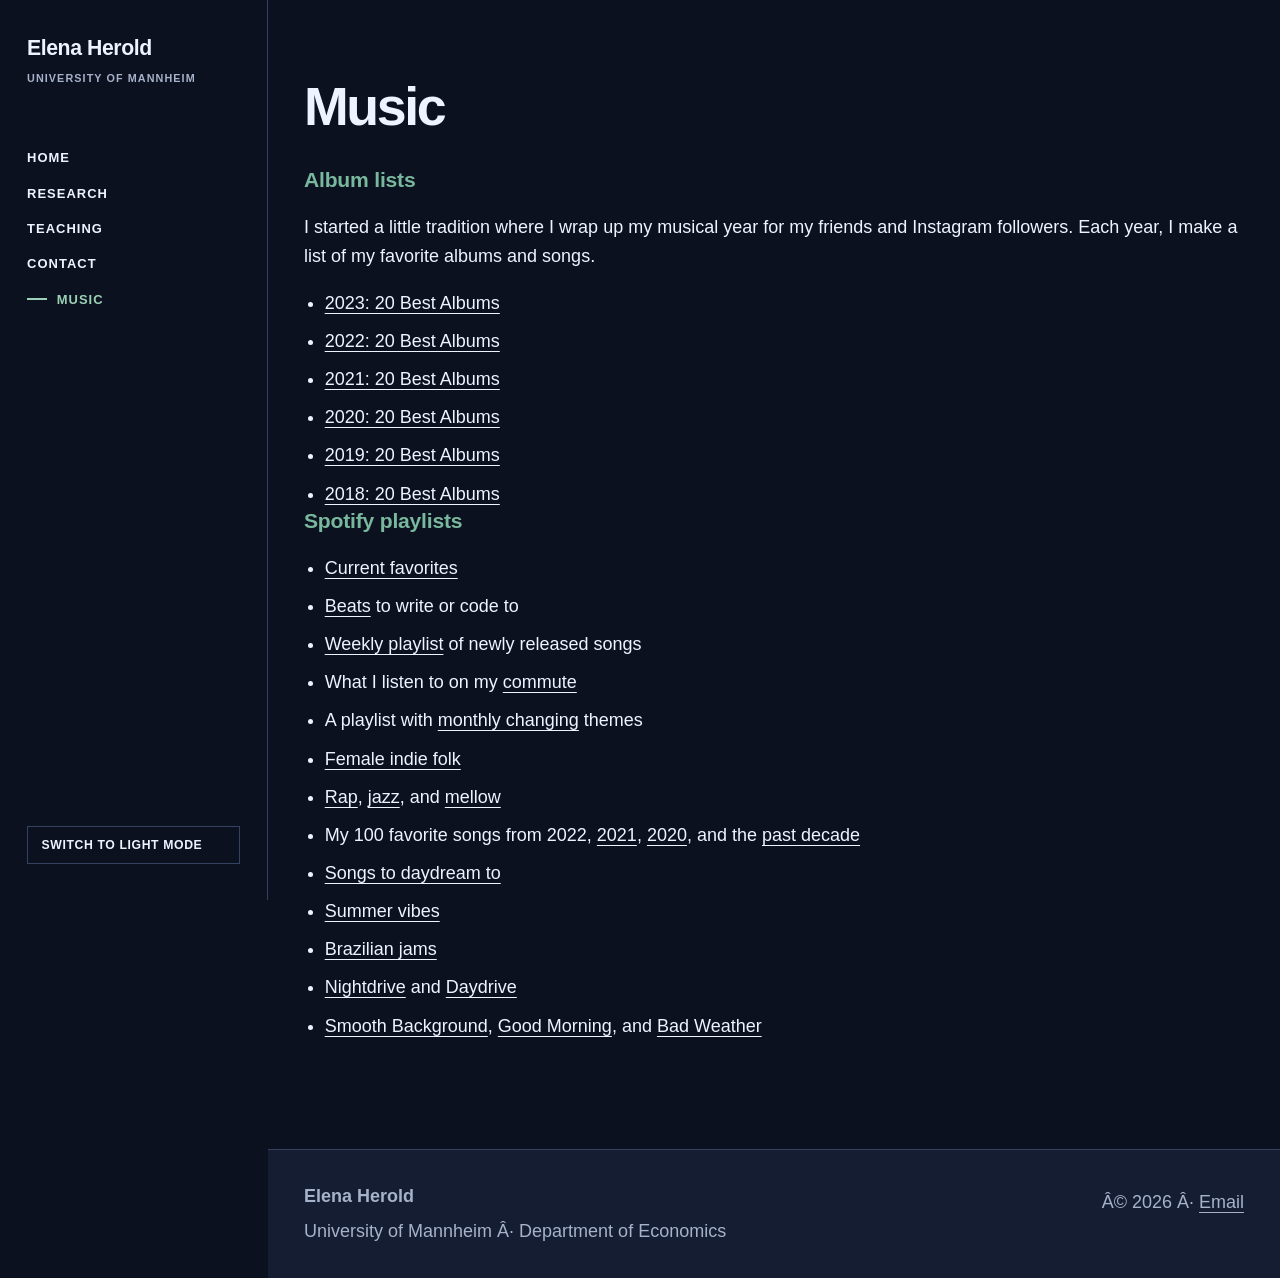
==== music.html @ 8b4b02c0 "Add Music page" ====
<!doctype html>
<html lang="en">
<head>
  <meta charset="utf-8">
  <meta name="viewport" content="width=device-width, initial-scale=1">
  <meta name="description" content="Elena Heroldâ€™s year-end album lists and Spotify playlists.">
  <title>Music â€” Elena Herold</title>
  <link rel="stylesheet" href="styles.css">
  <script src="site.js" defer></script>
</head>
<body>
  <a class="skip-link" href="#main">Skip to content</a>
  <header class="site-header">
    <div class="nav-wrap">
      <a class="brand" href="index.html">Elena Herold</a>
      <button class="menu-button" type="button" aria-expanded="false" aria-controls="navigation">Menu</button>
      <nav class="nav" id="navigation" aria-label="Primary">
        <a href="index.html">Home</a>
        <a href="research.html">Research</a>
        <a href="teaching.html">Teaching</a>
        <a href="contact.html">Contact</a>
        <a aria-current="page" href="music.html">Music</a>
      </nav>
    </div>
  </header>
  <main id="main" class="compact-page">
    <div class="container">
      <div class="page-title"><h1>Music</h1></div>
      <div class="music-content">
        <section>
          <div class="simple-heading"><h2>Album lists</h2></div>
          <p>I started a little tradition where I wrap up my musical year for my friends and Instagram followers. Each year, I make a list of my favorite albums and songs.</p>
          <ul class="resource-list">
            <li><a href="https://docs.google.com/document/d/1A4HO-0M-Pzpk52nbZk3SD6AuZmOB5ZL29zUiPCK2bwg/edit?usp=sharing">2023: 20 Best Albums</a></li>
            <li><a href="https://docs.google.com/document/d/15G98rciWml8oA7XTT5eJnZAzKNcc1Stb_ZvEBKhloyU/edit">2022: 20 Best Albums</a></li>
            <li><a href="https://docs.google.com/document/d/1WB7Tk2DOCtQUjjTrojxL0MNMgNbkFAu_dySTpQH6QS0/edit">2021: 20 Best Albums</a></li>
            <li><a href="https://docs.google.com/document/d/1PI42fc4hTMATP-S0M8WL9-mwnEs9wQijAi701jOdJro/edit">2020: 20 Best Albums</a></li>
            <li><a href="https://docs.google.com/document/d/1vWv5sb4I0A_2w-kT2StlAGYwzggC92cbsrtn1eJMglU/edit">2019: 20 Best Albums</a></li>
            <li><a href="https://docs.google.com/document/d/13lSF3C5xCeaJgcHfjGsRQALjTRauyb-rl0aN3bH58yA/edit">2018: 20 Best Albums</a></li>
          </ul>
        </section>
        <section>
          <div class="simple-heading"><h2>Spotify playlists</h2></div>
          <ul class="resource-list">
            <li><a href="https://open.spotify.com/playlist/5D6ZUJSu3PGWhDtnA1cZZ3">Current favorites</a></li>
            <li><a href="https://open.spotify.com/playlist/4ku3Oc944n44gtOtDC6BoD">Beats</a> to write or code to</li>
            <li><a href="https://open.spotify.com/playlist/0uFxVH8AVri1pKlq2dPrEJ">Weekly playlist</a> of newly released songs</li>
            <li>What I listen to on my <a href="https://open.spotify.com/playlist/738i3jsyd4yw0ll4CYDeMt">commute</a></li>
            <li>A playlist with <a href="https://open.spotify.com/playlist/663Njykz3KDNhgYxnbQjS2">monthly changing</a> themes</li>
            <li><a href="https://open.spotify.com/playlist/2mMNcdWrbpffpsDDjH6Fhn">Female indie folk</a></li>
            <li><a href="https://open.spotify.com/playlist/1CYoEpx6fRs2TTwJpzUmvJ">Rap</a>, <a href="https://open.spotify.com/playlist/25WAeV6eblg3Qgh4OGMSEk">jazz</a>, and <a href="https://open.spotify.com/playlist/1lBPT0p9Pr8GLyC3iGca9m">mellow</a></li>
            <li>My 100 favorite songs from 2022, <a href="https://open.spotify.com/playlist/7gCdxbbAJJVEA4LKcmruKF">2021</a>, <a href="https://open.spotify.com/playlist/0hAU9uDH52lCgcaw1iNOfY">2020</a>, and the <a href="https://open.spotify.com/playlist/7JocLLuIwHmOETHFP0J8g9">past decade</a></li>
            <li><a href="https://open.spotify.com/playlist/2nCB3fsyP08tKt2p84H20M">Songs to daydream to</a></li>
            <li><a href="https://open.spotify.com/playlist/36pIoE3mAwqpCnnWa687Z8">Summer vibes</a></li>
            <li><a href="https://open.spotify.com/playlist/7FejXldpJetlLeXkN7qG2x">Brazilian jams</a></li>
            <li><a href="https://open.spotify.com/playlist/2m3jjHHO1isMdVcgaPcbvI">Nightdrive</a> and <a href="https://open.spotify.com/playlist/0xFaqoiD2bs73mEB8EAVh1">Daydrive</a></li>
            <li><a href="https://open.spotify.com/playlist/2GRf2dEL05OLwpFAt7LrQb">Smooth Background</a>, <a href="https://open.spotify.com/playlist/7aqoM42GNUUBeMi5clHeQJ">Good Morning</a>, and <a href="https://open.spotify.com/playlist/3A0E3oAkqNISywEKIcQkzJ">Bad Weather</a></li>
          </ul>
        </section>
      </div>
    </div>
  </main>
  <footer class="footer">
    <div class="footer-inner">
      <div><strong>Elena Herold</strong><p>University of Mannheim Â· Department of Economics</p></div>
      <p>Â© <span data-year></span> Â· <a href="mailto:elena.herold@uni-mannheim.de">Email</a></p>
    </div>
  </footer>
</body>
</html>
---- styles.css ----
:root {
  --nav-w: clamp(248px, 22vw, 268px);
  --bg: #f7f6f3;
  --surface: #fff;
  --surface-soft: #efeeea;
  --text: #1b1d1f;
  --muted: #62686d;
  --line: #d7d7d3;
  --green: #27694f;
  --green-dark: #1f523f;
  --green-soft: #4f7d69;
  --orange: #9f3d32;
  --secondary: #365f78;
  --nav-bg: #fff;
  --nav-text: #1b1d1f;
  --serif: Georgia, "Times New Roman", serif;
  --sans: Arial, Helvetica, sans-serif;
}

html:not([data-theme="light"]) {
  --bg: #0c1120;
  --surface: #151d32;
  --surface-soft: #19233b;
  --text: #edf4ff;
  --muted: #a6b2c9;
  --line: #33425f;
  --green: #9bd2b6;
  --green-dark: #b9e0cd;
  --green-soft: #78b89c;
  --orange: #e09686;
  --secondary: #72e5ff;
  --nav-bg: #0c1120;
  --nav-text: #edf4ff;
}

* { box-sizing: border-box; }
html { scroll-behavior: smooth; font-size: 112.5%; }
body { margin: 0; padding-left: var(--nav-w); background: var(--bg); color: var(--text); font: 1rem/1.62 var(--sans); }
a { color: inherit; text-underline-offset: 4px; }
img { max-width: 100%; }
.skip-link { position: fixed; left: -20rem; top: 1rem; z-index: 100; padding: .7rem 1rem; color: var(--text); background: var(--surface); }
.skip-link:focus { left: 1rem; }

.site-header { position: fixed; inset: 0 auto 0 0; z-index: 40; width: var(--nav-w); background: var(--nav-bg); color: var(--nav-text); border-right: 1px solid var(--line); }
.nav-wrap { min-height: 100%; padding: 2rem 1.5rem; display: flex; flex-direction: column; }
.brand { color: var(--nav-text); font: 720 1.18rem/1.2 var(--sans); letter-spacing: -.02em; text-decoration: none; }
.brand::after { content: "University of Mannheim"; display: block; margin-top: .55rem; color: var(--muted); font: 700 .6rem/1.3 var(--sans); letter-spacing: .1em; text-transform: uppercase; }
.nav { display: flex; flex-direction: column; gap: .8rem; margin-top: 3.5rem; }
.nav a { width: fit-content; color: var(--nav-text); font-size: .72rem; font-weight: 750; letter-spacing: .08em; text-decoration: none; text-transform: uppercase; }
.nav a:hover { color: var(--secondary); }
.nav a[aria-current="page"] { color: var(--green); }
.nav a[aria-current="page"]::before { content: ""; display: inline-block; width: 1.1rem; height: 2px; margin: 0 .55rem .2rem 0; background: currentColor; }
.menu-button { display: none; }
.theme-toggle { margin-top: auto; padding: .65rem .75rem; color: var(--nav-text); background: transparent; border: 1px solid var(--line); font: 750 .68rem/1 var(--sans); letter-spacing: .05em; text-align: left; text-transform: uppercase; cursor: pointer; }
.theme-toggle:hover { border-color: var(--green); color: var(--green); }

main { min-height: calc(100vh - 120px); }
main:has(> .hero) { min-height: 0; }
.container { width: min(calc(100% - 4rem), 1080px); margin: auto; }
.hero { display: flex; align-items: center; padding: 5rem 0 2.5rem; }
.profile-hero { display: grid; grid-template-columns: minmax(320px, .86fr) minmax(0, 1.14fr); gap: clamp(2.8rem, 5vw, 4.8rem); align-items: center; }
.profile-hero h1 { display: flex; flex-wrap: wrap; align-items: baseline; gap: .12em; }
.portrait { display: block; width: 100%; height: auto; object-fit: contain; border: 0; box-shadow: none; margin: 0; }
h1 { margin: 0; font: 720 clamp(3rem, 5.5vw, 5.1rem)/.94 var(--sans); letter-spacing: -.045em; }
h1 small { font-size: .2em !important; font-weight: 500 !important; }
.welcome { margin-bottom: .55rem; color: var(--green); font-size: 1.08rem; font-weight: 800; }
.bio { max-width: 66ch; margin-top: 1.8rem; color: var(--muted); }
.actions, .quick-links { display: flex; flex-wrap: wrap; gap: .65rem 1.1rem; }
.hero .actions { margin-top: 1.2rem; }
.hero .quick-links { margin-top: 1.05rem; }
.quick-links a { color: var(--secondary); font-size: .76rem; font-weight: 750; }
.button { padding: .68rem .9rem; border: 1px solid var(--line); font-size: .74rem; font-weight: 800; text-decoration: none; text-transform: uppercase; }
.button:hover { border-color: var(--secondary); color: var(--secondary); }
.button.primary { color: #fff; background: var(--green); border-color: var(--green); }
html:not([data-theme="light"]) .button.primary { color: #111418; }

.compact-page { padding: 4.5rem 0 6rem; }
.page-title { margin-bottom: 2rem; }
.page-title h1, .research-heading-row h1 { font-size: clamp(2.35rem, 4.2vw, 3.8rem); }
.research-heading-row { display: flex; align-items: end; justify-content: space-between; gap: 2rem; margin-bottom: 2.4rem; }
.research-heading-row h2 { margin: 0 0 .35rem; color: var(--muted); font-size: .74rem; letter-spacing: .1em; text-transform: uppercase; }

.paper-grid { display: grid; border-top: 1px solid var(--line); }
.paper-card { padding: 1.45rem 0; border-bottom: 1px solid var(--line); }
.paper-card h3 { margin: 0; font: 650 1.2rem/1.28 var(--sans); }
.paper-card.featured { border-left: 0; padding-left: 0; }
.paper-meta-row { display: flex; flex-wrap: wrap; align-items: center; gap: .45rem; margin-top: .65rem; }
.authors { margin: 0 .4rem 0 0; color: var(--muted); }
.coauthor-link { color: var(--secondary); }
.status { display: inline-flex; align-items: center; min-height: 1.55rem; padding: .18rem .52rem; color: var(--secondary); background: transparent; border: 1px solid var(--line); border-radius: 2px; font-size: .67rem; font-weight: 750; }
.paper-actions-row { display: flex; flex-wrap: wrap; align-items: flex-start; gap: .7rem 1.15rem; margin-top: .75rem; }
.paper-actions-row > details:not([open]) { width: auto; }
.paper-actions-row > details[open] { flex: 1 1 100%; }
.paper-actions-row details p { max-width: 78ch; margin: 1rem 0 0; color: var(--muted); }
.paper-links { display: flex; align-items: center; gap: 1rem; }
.paper-links a, details summary { color: var(--green-dark); font-size: .76rem; font-weight: 800; cursor: pointer; }
html:not([data-theme="light"]) .paper-links a, html:not([data-theme="light"]) details summary { color: var(--green); }

.research-continuation, .subsection { margin-top: 3.5rem; }
.simple-heading { margin-bottom: 1.15rem; }
.simple-heading h2, .courses-heading h1 { margin: 0; color: var(--green-soft); font: 700 clamp(1.05rem, 1.65vw, 1.3rem)/1.15 var(--sans); letter-spacing: -.01em; }
.courses-heading h1 { font-size: 1.18rem; }
.research-first-heading { margin-bottom: 1rem; }
.publications-section { margin-top: 3rem; }
.work-list { display: grid; }
.work-item { padding: .95rem 0; border-bottom: 1px solid var(--line); }
.work-item:first-child { border-top: 1px solid var(--line); }
.work-item h3, .work-item p { margin: 0; }
.work-item h3, .publication-item h3 { font: 650 1.2rem/1.28 var(--sans); }
.work-item p { margin-top: .3rem; color: var(--muted); }
.publication-list { display: grid; }
.publication-item { display: grid; grid-template-columns: minmax(0, 1.5fr) minmax(170px, .5fr); gap: 1.5rem; padding: 1.05rem 0; border-bottom: 1px solid var(--line); }
.publication-item:first-child { border-top: 1px solid var(--line); }
.publication-item h3, .publication-item p { margin: 0; }
.publication-item h3 { font-size: 1.2rem; }
#policy .publication-item h3 { font-size: .9rem; line-height: 1.3; }
.publication-item p { margin-top: .3rem; color: var(--muted); font-size: .86rem; }
.publications-section .publication-item { grid-template-columns: 1fr; }
.publications-section .publication-venue { margin-top: .55rem; color: var(--text); }
.publications-section .publication-venue + p { margin-top: .55rem; }
.publication-item a:hover { color: var(--secondary); }
.media-grid { display: grid; grid-template-columns: repeat(2, minmax(0, 1fr)); gap: .7rem; }
.media-card { min-height: 135px; padding: 1.25rem; background: var(--surface); border: 1px solid var(--line); text-decoration: none; }
.media-card:hover { border-color: var(--green); }
.media-source { color: var(--green); font-size: .68rem; font-weight: 800; letter-spacing: .1em; text-transform: uppercase; }
.media-card h3 { margin: .65rem 0 0; font: 600 1.05rem/1.3 var(--serif); }

.course-list { display: grid; border-top: 1px solid var(--line); }
.course-item { min-height: 0; padding: 1.05rem 0; display: grid; grid-template-columns: 12rem minmax(0, 1fr); gap: 1.5rem; align-items: start; background: transparent; border: 0; border-bottom: 1px solid var(--line); }
.course-item > div { margin-top: 0; }
.course-term { margin: 0; color: var(--secondary); font-size: .67rem; font-weight: 800; letter-spacing: .08em; text-transform: uppercase; }
.course-item h2 { margin: 0 0 .35rem; font: 650 1.08rem/1.28 var(--sans); }
.course-item p { margin-bottom: 0; color: var(--muted); }
.teaching-supervision { padding: 2.2rem; background: color-mix(in srgb, var(--green) 7%, var(--surface)); border: 1px solid var(--line); }
.teaching-supervision .simple-heading h2 { font-size: 1.18rem; }
.teaching-supervision a { color: var(--secondary); }
.thesis-resources { display: grid; grid-template-columns: .8fr 1.2fr; gap: 2rem; margin-top: 1.8rem; }
.resource-block { padding-top: 1rem; border-top: 1px solid var(--line); }
.resource-block h3 { margin: 0; font-size: .95rem; }
.resource-list { margin: .9rem 0 0; padding-left: 1.15rem; }
.resource-list li + li { margin-top: .5rem; }

.contact-lead { margin-bottom: 2.8rem; }
.eyebrow { color: var(--green); font-size: .7rem; font-weight: 800; letter-spacing: .1em; text-transform: uppercase; }
.contact-email { font: 650 clamp(1.15rem, 2.8vw, 2.4rem)/1.1 var(--sans); letter-spacing: -.025em; text-decoration-thickness: 1px; }
.contact-layout { display: grid; grid-template-columns: .8fr 1.2fr; gap: 1rem; }
.office-block { padding: 1.7rem; background: var(--surface); border: 1px solid var(--line); font-style: normal; }
.office-block h2 { font: 600 1.8rem/1.1 var(--serif); }
.map-frame { width: 100%; min-height: 380px; border: 1px solid var(--line); filter: grayscale(.25) saturate(.6); }
.contact-bottom-links { display: flex; flex-wrap: wrap; gap: 1.2rem; margin-top: 1.4rem; }
.contact-bottom-links a { color: var(--secondary); font-weight: 750; }

/* Gentler research-page rhythm */
.research-page .container { width: min(calc(100% - 4rem), 900px); }
.research-page .compact-page { padding-top: 3.4rem; }
.research-page .simple-heading { margin-bottom: 1.8rem; }
.research-page .simple-heading h2 { color: var(--muted); font-size: .86rem; font-weight: 650; letter-spacing: .07em; text-transform: uppercase; }
.research-page .paper-grid { gap: 1.8rem; border-top: 0; }
.research-page .paper-card { padding: .15rem 0 .15rem 1.15rem; border-bottom: 0; border-left: 2px solid var(--line); transition: border-color .15s ease; }
.research-page .paper-card:hover { border-left-color: var(--green-soft); }
.research-page .paper-card h3 { font-size: 1.08rem; font-weight: 600; line-height: 1.4; }
.research-page .paper-meta-row { margin-top: .35rem; color: var(--muted); font-size: .84rem; }
.research-page .status { min-height: 1.4rem; padding: .12rem .42rem; color: var(--green-dark); background: color-mix(in srgb, var(--green) 7%, var(--surface)); border: 0; border-radius: 3px; font-size: .64rem; font-weight: 650; }
.research-page .paper-actions-row { margin-top: .45rem; }
.research-page .paper-links a,.research-page details summary { color: var(--muted); font-size: .73rem; font-weight: 600; }
.research-page .paper-links a:hover,.research-page details summary:hover { color: var(--green); }
.research-page .paper-actions-row details p { font-size: .9rem; line-height: 1.75; }
.research-page .research-continuation,.research-page .subsection { margin-top: 3.3rem; padding-top: 3.3rem; border-top: 1px solid var(--line); }
.research-page .work-list,.research-page .publication-list { gap: 1.55rem; }
.research-page .work-item { position: relative; padding: 0 0 0 1.2rem; border: 0; }
.research-page .work-item:first-child { border-top: 0; }
.research-page .work-item::before { content: ""; position: absolute; left: 0; top: .58rem; width: 5px; height: 5px; border-radius: 50%; background: var(--line); }
.research-page .work-item h3,.research-page .publication-item h3 { font-size: 1.02rem; font-weight: 600; line-height: 1.4; }
.research-page .work-item p,.research-page .publication-item p { font-size: .82rem; line-height: 1.65; }
.research-page .publication-item { display: block; padding: .1rem 0 .1rem 1.15rem; border: 0; border-left: 2px solid var(--line); }
.research-page .publication-item:first-child { border-top: 0; }
.research-page .publication-item:hover { border-left-color: var(--green-soft); }
.research-page #policy .publication-item h3 { font-size: .92rem; }
.research-page .publication-venue { font-style: italic; }
.research-page .media-grid { gap: .65rem; }
.research-page .media-card { min-height: 0; padding: 1rem 1.1rem; background: transparent; }
.research-page .media-card h3 { margin-top: .4rem; font: 500 1rem/1.4 var(--sans); }
.research-page .media-source { color: var(--muted); font-size: .65rem; font-weight: 650; }

.footer { padding: 1.8rem 0; color: var(--muted); background: var(--surface); border-top: 1px solid var(--line); }
.footer-inner { width: min(calc(100% - 4rem), 1080px); margin: auto; display: flex; justify-content: space-between; gap: 2rem; }
.footer p { margin: .3rem 0 0; }

@media (max-width: 900px) {
  html { font-size: 106.25%; }
  body { padding-left: 0; }
  .site-header { position: sticky; inset: 0 0 auto; width: auto; border-right: 0; border-bottom: 1px solid var(--line); }
  .nav-wrap { min-height: auto; padding: 1rem 1.25rem; display: grid; grid-template-columns: 1fr auto; align-items: center; }
  .brand::after { display: none; }
  .menu-button { display: block; padding: .5rem .7rem; color: var(--nav-text); background: transparent; border: 1px solid var(--line); }
  .nav { display: none; grid-column: 1 / -1; flex-direction: row; flex-wrap: wrap; margin: 1rem 0 0; }
  .nav.is-open { display: flex; }
  .theme-toggle { grid-column: 1; margin-top: 1rem; width: max-content; }
  .container { width: min(calc(100% - 2.5rem), 1080px); }
  .profile-hero { grid-template-columns: 1fr; gap: 2.3rem; }
  .portrait { max-width: 560px; }
  .research-heading-row { display: block; }
  .research-heading-row h2 { margin-top: .8rem; }
  .course-item { grid-template-columns: 10rem minmax(0, 1fr); }
  .thesis-resources, .contact-layout { grid-template-columns: 1fr; }
}

@media (max-width: 620px) {
  .hero, .compact-page { padding: 3rem 0 4rem; }
  .hero { padding-bottom: 2rem; }
  h1 { font-size: 3.35rem; }
  .paper-card { grid-template-columns: 1fr; }
  .paper-card h3, .paper-meta-row, .paper-card > details[open] { grid-column: 1; }
  .publication-item, .media-grid { grid-template-columns: 1fr; }
  .course-item { grid-template-columns: 1fr; gap: .35rem; }
  .teaching-supervision { padding: 1.4rem; }
  .footer-inner { width: min(calc(100% - 2.5rem), 1080px); flex-direction: column; }
}
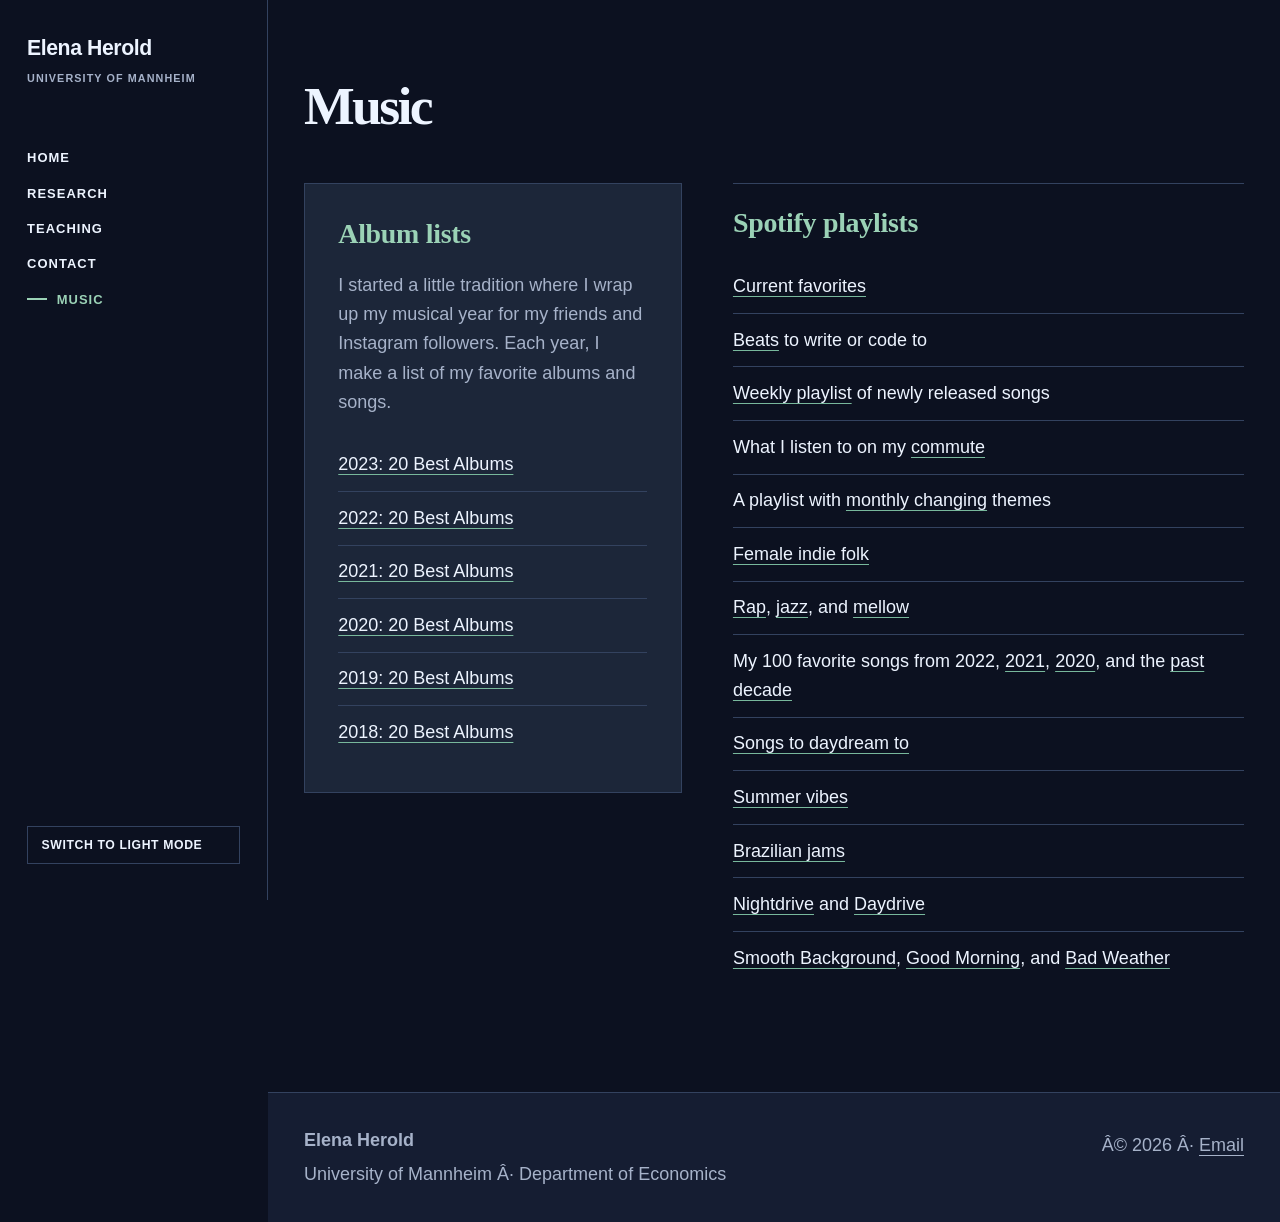
==== commit 8d6bdddd: "Apply the editorial Music layout" ====
--- a/music.html
+++ b/music.html
@@ -5,10 +5,10 @@
   <meta name="viewport" content="width=device-width, initial-scale=1">
   <meta name="description" content="Elena Heroldâ€™s year-end album lists and Spotify playlists.">
   <title>Music â€” Elena Herold</title>
-  <link rel="stylesheet" href="styles.css">
+  <link rel="stylesheet" href="styles.css?v=music-layout">
   <script src="site.js" defer></script>
 </head>
-<body>
+<body class="music-page">
   <a class="skip-link" href="#main">Skip to content</a>
   <header class="site-header">
     <div class="nav-wrap">
--- a/styles.css
+++ b/styles.css
@@ -57,17 +57,17 @@
 main { min-height: calc(100vh - 120px); }
 main:has(> .hero) { min-height: 0; }
 .container { width: min(calc(100% - 4rem), 1080px); margin: auto; }
-.hero { display: flex; align-items: center; padding: 5rem 0 2.5rem; }
+.hero { display: flex; align-items: center; padding: 5rem 0 2rem; }
 .profile-hero { display: grid; grid-template-columns: minmax(320px, .86fr) minmax(0, 1.14fr); gap: clamp(2.8rem, 5vw, 4.8rem); align-items: center; }
-.profile-hero h1 { display: flex; flex-wrap: wrap; align-items: baseline; gap: .12em; }
+.profile-hero h1 { display: flex; flex-wrap: wrap; align-items: baseline; gap: .055em; }
 .portrait { display: block; width: 100%; height: auto; object-fit: contain; border: 0; box-shadow: none; margin: 0; }
 h1 { margin: 0; font: 720 clamp(3rem, 5.5vw, 5.1rem)/.94 var(--sans); letter-spacing: -.045em; }
 h1 small { font-size: .2em !important; font-weight: 500 !important; }
 .welcome { margin-bottom: .55rem; color: var(--green); font-size: 1.08rem; font-weight: 800; }
 .bio { max-width: 66ch; margin-top: 1.8rem; color: var(--muted); }
 .actions, .quick-links { display: flex; flex-wrap: wrap; gap: .65rem 1.1rem; }
-.hero .actions { margin-top: 1.2rem; }
-.hero .quick-links { margin-top: 1.05rem; }
+.hero .actions { margin-top: 1.075rem; }
+.hero .quick-links { margin-top: .9rem; }
 .quick-links a { color: var(--secondary); font-size: .76rem; font-weight: 750; }
 .button { padding: .68rem .9rem; border: 1px solid var(--line); font-size: .74rem; font-weight: 800; text-decoration: none; text-transform: uppercase; }
 .button:hover { border-color: var(--secondary); color: var(--secondary); }
@@ -149,6 +149,20 @@
 .map-frame { width: 100%; min-height: 380px; border: 1px solid var(--line); filter: grayscale(.25) saturate(.6); }
 .contact-bottom-links { display: flex; flex-wrap: wrap; gap: 1.2rem; margin-top: 1.4rem; }
 .contact-bottom-links a { color: var(--secondary); font-weight: 750; }
+
+.music-page .container { max-width: 960px; }
+.music-page .page-title { margin-bottom: clamp(1.8rem, 4vw, 3.25rem); }
+.music-page .page-title h1 { font-family: var(--serif); font-weight: 600; letter-spacing: -.05em; }
+.music-content { display: grid; grid-template-columns: minmax(0, .85fr) minmax(0, 1.15fr); gap: clamp(1.5rem, 4vw, 3.5rem); align-items: start; }
+.music-content > section { min-width: 0; border-top: 1px solid var(--line); padding-top: 1.25rem; }
+.music-content > section:first-child { padding: clamp(1.2rem, 2.6vw, 2rem); background: color-mix(in srgb, var(--green) 5%, var(--surface)); border: 1px solid var(--line); }
+.music-content .simple-heading h2 { color: var(--green); font: 600 1.55rem/1.2 var(--serif); }
+.music-content p { margin: 0 0 1.2rem; color: var(--muted); }
+.music-content .resource-list { list-style: none; padding: 0; margin: 0; }
+.music-content .resource-list li { margin: 0; padding: .65rem 0; border-bottom: 1px solid var(--line); }
+.music-content .resource-list li:last-child { border-bottom: 0; }
+.music-content a { color: var(--text); text-decoration-color: var(--green-soft); text-decoration-thickness: 1px; }
+.music-content a:hover, .music-content a:focus-visible { color: var(--green); }
 
 /* Gentler research-page rhythm */
 .research-page .container { width: min(calc(100% - 4rem), 900px); }
@@ -202,12 +216,12 @@
   .research-heading-row { display: block; }
   .research-heading-row h2 { margin-top: .8rem; }
   .course-item { grid-template-columns: 10rem minmax(0, 1fr); }
-  .thesis-resources, .contact-layout { grid-template-columns: 1fr; }
+  .thesis-resources, .contact-layout, .music-content { grid-template-columns: 1fr; }
 }
 
 @media (max-width: 620px) {
   .hero, .compact-page { padding: 3rem 0 4rem; }
-  .hero { padding-bottom: 2rem; }
+  .hero { padding-bottom: 1.625rem; }
   h1 { font-size: 3.35rem; }
   .paper-card { grid-template-columns: 1fr; }
   .paper-card h3, .paper-meta-row, .paper-card > details[open] { grid-column: 1; }
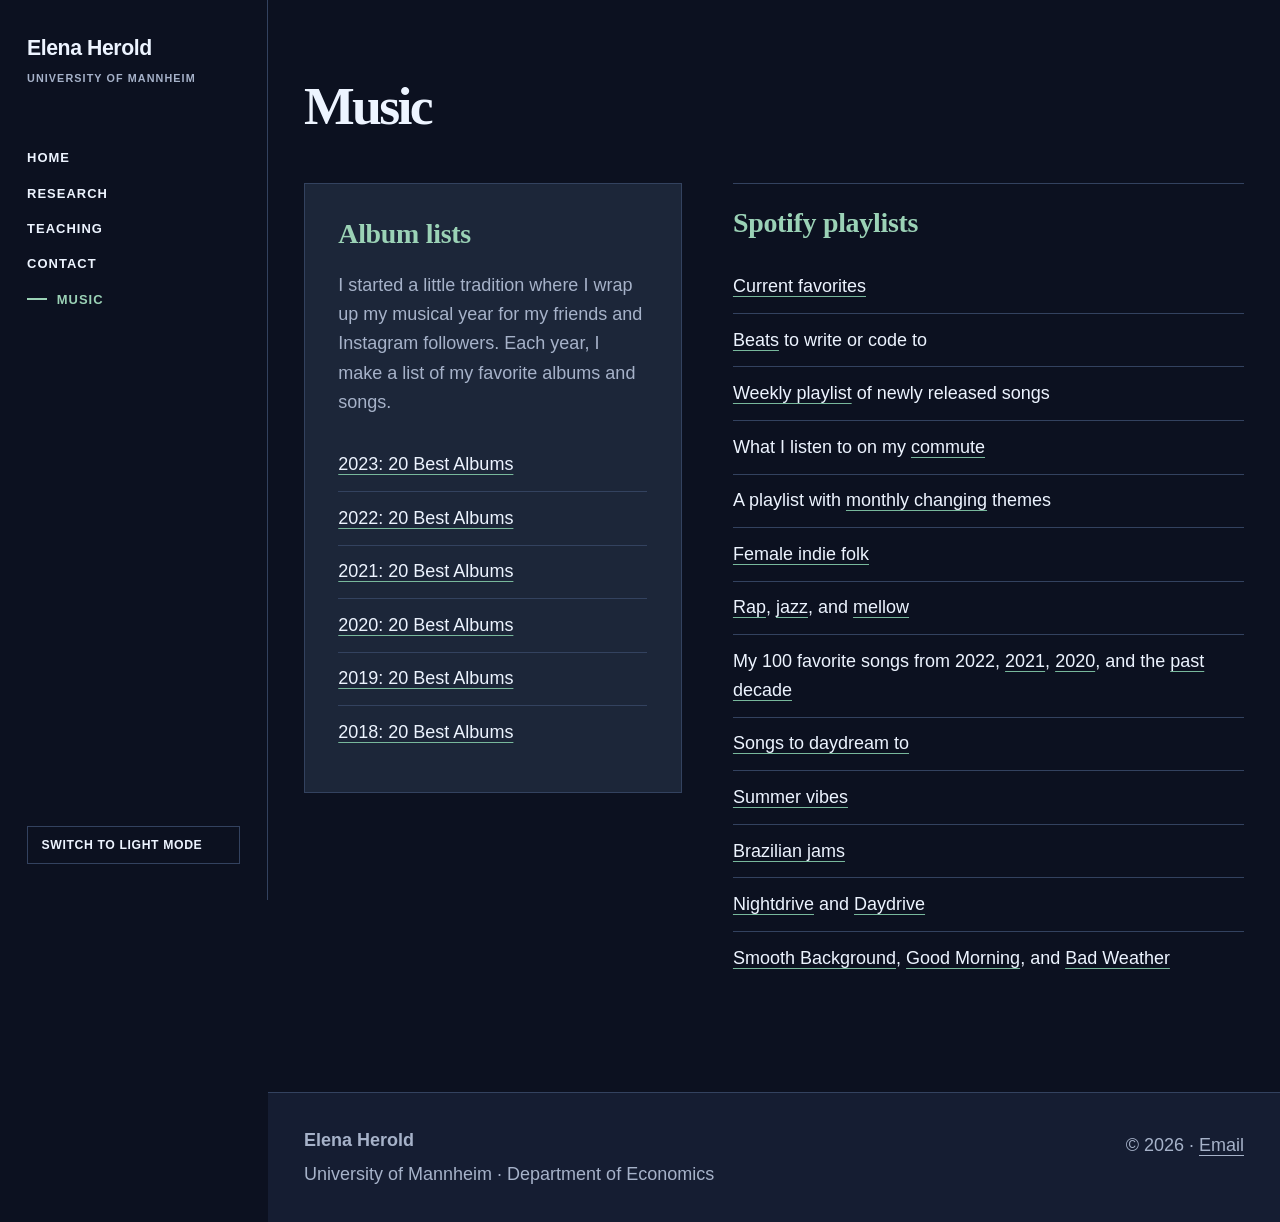
==== commit b24f741a: "Fix punctuation on the Music page" ====
--- a/music.html
+++ b/music.html
@@ -3,8 +3,8 @@
 <head>
   <meta charset="utf-8">
   <meta name="viewport" content="width=device-width, initial-scale=1">
-  <meta name="description" content="Elena Heroldâ€™s year-end album lists and Spotify playlists.">
-  <title>Music â€” Elena Herold</title>
+  <meta name="description" content="Elena Herold&rsquo;s year-end album lists and Spotify playlists.">
+  <title>Music &mdash; Elena Herold</title>
   <link rel="stylesheet" href="styles.css?v=music-layout">
   <script src="site.js" defer></script>
 </head>
@@ -62,8 +62,8 @@
   </main>
   <footer class="footer">
     <div class="footer-inner">
-      <div><strong>Elena Herold</strong><p>University of Mannheim Â· Department of Economics</p></div>
-      <p>Â© <span data-year></span> Â· <a href="mailto:elena.herold@uni-mannheim.de">Email</a></p>
+      <div><strong>Elena Herold</strong><p>University of Mannheim &middot; Department of Economics</p></div>
+      <p>&copy; <span data-year></span> &middot; <a href="mailto:elena.herold@uni-mannheim.de">Email</a></p>
     </div>
   </footer>
 </body>
--- a/styles.css
+++ b/styles.css
@@ -57,7 +57,7 @@
 main { min-height: calc(100vh - 120px); }
 main:has(> .hero) { min-height: 0; }
 .container { width: min(calc(100% - 4rem), 1080px); margin: auto; }
-.hero { display: flex; align-items: center; padding: 5rem 0 2rem; }
+.hero { display: flex; align-items: center; padding: 5rem 0 2.75rem; }
 .profile-hero { display: grid; grid-template-columns: minmax(320px, .86fr) minmax(0, 1.14fr); gap: clamp(2.8rem, 5vw, 4.8rem); align-items: center; }
 .profile-hero h1 { display: flex; flex-wrap: wrap; align-items: baseline; gap: .055em; }
 .portrait { display: block; width: 100%; height: auto; object-fit: contain; border: 0; box-shadow: none; margin: 0; }
@@ -221,7 +221,7 @@
 
 @media (max-width: 620px) {
   .hero, .compact-page { padding: 3rem 0 4rem; }
-  .hero { padding-bottom: 1.625rem; }
+  .hero { padding-bottom: 2.125rem; }
   h1 { font-size: 3.35rem; }
   .paper-card { grid-template-columns: 1fr; }
   .paper-card h3, .paper-meta-row, .paper-card > details[open] { grid-column: 1; }
